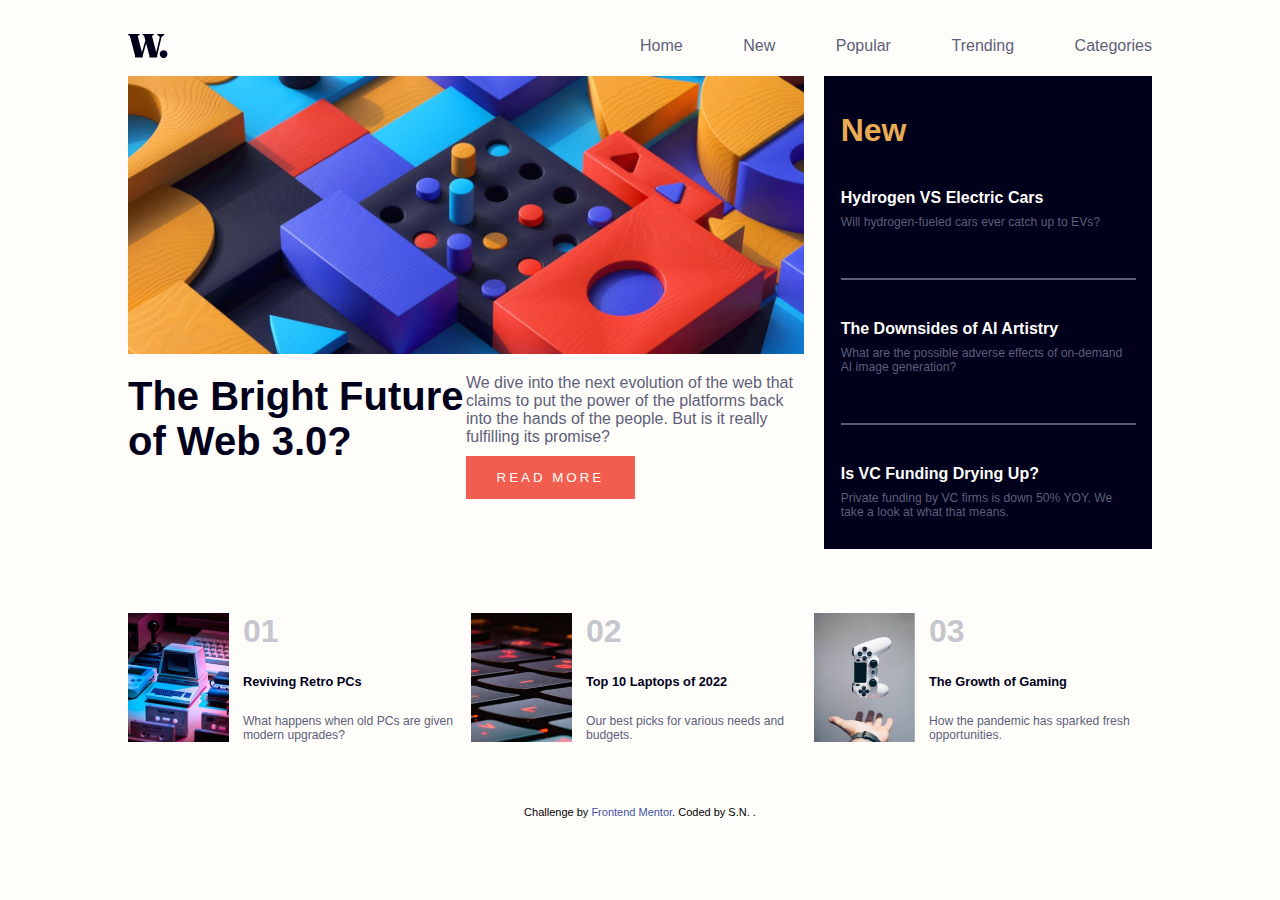
==== index.html @ 555bbed2 "Rename html file" ====
<!DOCTYPE html>
<html lang="en">

<head>
    <meta charset="UTF-8">
    <meta name="viewport" content="width=device-width, initial-scale=1.0">
    <!-- displays site properly based on user's device -->

    <link rel="icon" type="image/png" sizes="32x32" href="./assets/images/favicon-32x32.png">

    <title> News homepage</title>

    <link rel="stylesheet" href="new.css">
</head>

<body>

    <nav>
        <img class="logo" src="./logo.svg" alt="Logo"></a>
        
        <button class="navbar-toggler"  ><img class="menu" src="./icon-menu.svg" alt="menu">
            <img src="./icon-menu-close.svg" alt="close-icon">
        </button>
        <ul>

            <li>
                <a href="#">Home</a>
            </li>

            <li>
                <a href="#">New</a>
            </li>

            <li>
                <a href="#">Popular</a>
            </li>

            <li>
                <a href="#">Trending</a>
            </li>

            <li>
                <a href="#">Categories</a>
            </li>
        </ul>
        </div>
        </div>
    </nav>

    <section class="main">
        <div class="hero">
            <img src="./image-web-3-desktop.jpg" alt="desktop">
            <img src="./image-web-3-mobile.jpg" alt="web mobile">

            <div class="hero-content">
                <div class="bright">
                    <h1 class="card-text">The Bright Future of Web 3.0?</h1>
                </div>

                <div class="readmore">
                    <p>
                        We dive into the next evolution of the web that claims to put the power of the platforms back
                        into the hands of the
                        people.
                        But is it really fulfilling its promise?
                    </p>
                    <button>
                        READ MORE
                    </button>
                </div>
            </div>
        </div>

        <div class="new">
            <h1>New</h1>

            <div class="new-text">
                <h3>Hydrogen VS Electric Cars</h3>
                <p>Will hydrogen-fueled cars ever catch up to EVs?</p>
            </div>

            <hr>

            <div class="new-text">
                <h3>The Downsides of AI Artistry</h3>
                <p>What are the possible adverse effects of on-demand AI image generation?</p>
            </div>

            <hr>

            <div class="new-text">
                <h3>Is VC Funding Drying Up?</h3>
                <p>Private funding by VC firms is down 50% YOY. We take a look at what that means.</p>
            </div>
        </div>
    </section>

    <section class="footer">
        <div class="Card">
            <img src="./image-retro-pcs.jpg" alt="Retro">
            <div class="card-body">
                <h1>01</h1>
                <h3>Reviving Retro PCs</h3>
                <p>What happens when old PCs are given modern upgrades?</p>
            </div>
        </div>
        <div class="Card">
            <img src="./image-top-laptops.jpg" alt="laptop">
            <div class="card-body">
                <h1>02</h1>
                <h3>Top 10 Laptops of 2022</h3>
                <p class="card-text">Our best picks for various needs and budgets.</p>
            </div>
        </div>
        <div class="Card">
            <img src="./image-gaming-growth.jpg" alt="Gaming">
            <div class="card-body">
                <h1>03</h1>
                <h3>The Growth of Gaming</h3>
                <p class="card-text">How the pandemic has sparked fresh opportunities.</p>
            </div>
        </div>
    </section>

    <footer>
        <div class="attribution">
            Challenge by <a href="https://www.frontendmentor.io?ref=challenge" target="_blank">Frontend Mentor</a>.
            Coded by S.N. <a href="#"></a>.
        </div>
    </footer>
</body>

</html>
---- new.css ----
.attribution {
    font-size: 11px;
    text-align: center;
}

.attribution a {
    color: hsl(228, 45%, 44%);
}

* {
    margin: 0;
    padding: 0;
    box-sizing: border-box;
    font-family: sans-serif;
    text-decoration: none;
}

body {
    margin: 0 10%;
    height: auto;
    background-color: var(--off-white);
}

nav {
    display: flex;
    justify-content: space-between;
    align-items: center;
    width: 100%;
    margin-top: 1rem;
    height: 60px;
}

ul {
    width: 50%;
    display: flex;
    justify-content: space-between;
    list-style: none;

}

:root {
    --soft-orange: hsl(35, 77%, 62%);
    --soft-red: hsl(5, 85%, 63%);
    --off-white: #fffdfa;
    --grayish-blue: hsl(233, 8%, 79%);
    --dark-grayish-blue: hsl(236, 13%, 42%);
    --very-dark-blue: hsl(240, 100%, 5%);
}

a,
p {
    color: var(--dark-grayish-blue);
    font-weight: 400;
}

a:hover {
    color: var(--soft-red);
}

.logo {
    display: block;
    width: 40px;
}

.nav-link:hover {
    color: var(--soft-red);
}

.main {
    width: 100%;
    display: flex;
    justify-content: space-between;

}

.hero {
    width: 66%;
}

.new {
    width: 32%;
    background-color: var(--very-dark-blue);
    display: flex;
    flex-direction: column;
    justify-content: space-around;
    align-items: center;
    
}

.new p {
    font-size: 0.76rem;
}

.new h1 {
    color: var(--soft-orange);
    margin-left: 5%;
    margin-top: 5%;
    align-self: flex-start;
}

.new-text {
    width: 90%;
    padding-bottom: 3%;
}

.new-text>h3 {
    color: var(--off-white);
    font-size: 1rem;
    margin-bottom: 8px;
}

.new-text>h3:hover {
    color: var(--soft-orange);
    cursor: pointer;
}

.hero img {
    width: 100%;
}

hr {
    width: 90%;
    border: 1px solid var(--dark-grayish-blue);
}

.hero img:nth-of-type(2) {
    display: none;
}

.hero-content {
    width: 100%;
    display: flex;
    justify-content: space-between;
    margin-top: 1rem;
}

.bright {
    width: 50%;
}

.bright h1 {
    font-weight: 800;
    font-size: 2.5rem;
    color: var(--very-dark-blue);

}

.readmore {
    width: 50%;
    display: flex;
    flex-direction: column;
    justify-content: space-between;
    margin-bottom: 50px;
}

button {
    background-color: var(--soft-red);
    color: var(--off-white);
    padding: 14px;
    border: none;
    width: 50%;
    letter-spacing: 3px;
    margin-top: 3%;
}

button a {
    color: var(--off-white);
}

button:hover {
    background-color: var(--very-dark-blue);
    cursor: pointer;
}

.footer {
    width: 100%;
    justify-content: space-between;
    margin: 4rem 0;
    display: flex;
}

.Card {
    width: 33%;
    display: flex;
    justify-content: space-between;
}

.Card img {
    width: 30%;
}

.card-body {
    display: flex;
    flex-direction: column;
    justify-content: space-between;
    width: 66%;
}

.card-body p {
    font-size: 0.76rem;
    font-weight: 400;
}

.card-body h1 {
    color: var(--grayish-blue);
}

.card-body h3 {
    color: var(--very-dark-blue);
    font-size: 0.8rem;
    font-weight: 800;
}

.card-body>h3:hover {
    color: var(--soft-red);
}

.menu {
    display: none;
}
nav button{
    display: none;
}

@media (max-width:778px) {
    nav button{
        display: flex;
        background-color: var(--off-white);
        margin-left: 50%;    
    }
    nav button:hover{
        display: none;
    }
    nav button img:nth-of-type(2){
        display:none ;
    }
    nav button img:nth-of-type(1){
        display: block;
      margin-left: 100%;
    }
   
    ul {
        display: none;
    }

    .menu {
        display: block;
    }

    .hero img:nth-of-type(1) {
        display: none;
    }

    .hero img:nth-of-type(2) {
        display: block;
    }

    .hero,.new,.bright,.readmore {
        width: 100%;
    }

    .new {
        height: 550px;
        margin-top: 2rem;
    }

    .new p {
        width: 3rem;
        display:flex;
        flex-direction: column;
        justify-content: space-around;
        align-items: center;
    }
    .main,
    .hero-content,
    .footer {
        flex-direction: column;
        gap: 20px;
    }

    button {
        margin-top: 1rem;
    }
    

    .Card {
        width: 100%;
    }
}
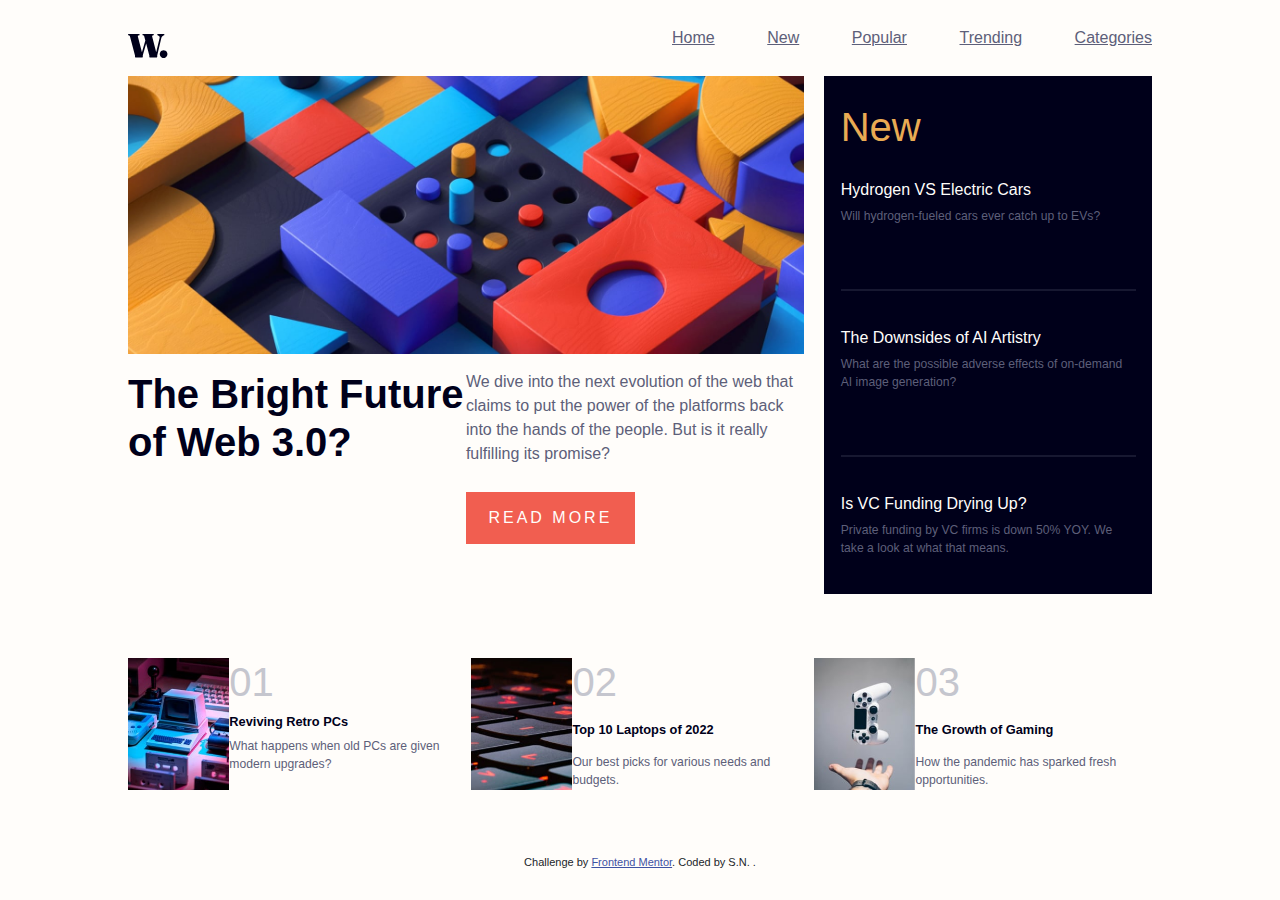
==== commit e216c477: "Input Bootstrap CSS and Js code" ====
--- a/index.html
+++ b/index.html
@@ -9,6 +9,8 @@
     <link rel="icon" type="image/png" sizes="32x32" href="./assets/images/favicon-32x32.png">
 
     <title> News homepage</title>
+    <link href="https://cdn.jsdelivr.net/npm/bootstrap@5.3.3/dist/css/bootstrap.min.css" rel="stylesheet"
+        integrity="sha384-QWTKZyjpPEjISv5WaRU9OFeRpok6YctnYmDr5pNlyT2bRjXh0JMhjY6hW+ALEwIH" crossorigin="anonymous">
 
     <link rel="stylesheet" href="new.css">
 </head>
@@ -128,6 +130,9 @@
             Coded by S.N. <a href="#"></a>.
         </div>
     </footer>
+    <script src="https://cdn.jsdelivr.net/npm/bootstrap@5.3.3/dist/js/bootstrap.bundle.min.js"
+    integrity="sha384-YvpcrYf0tY3lHB60NNkmXc5s9fDVZLESaAA55NDzOxhy9GkcIdslK1eN7N6jIeHz"
+    crossorigin="anonymous"></script>
 </body>
 
 </html>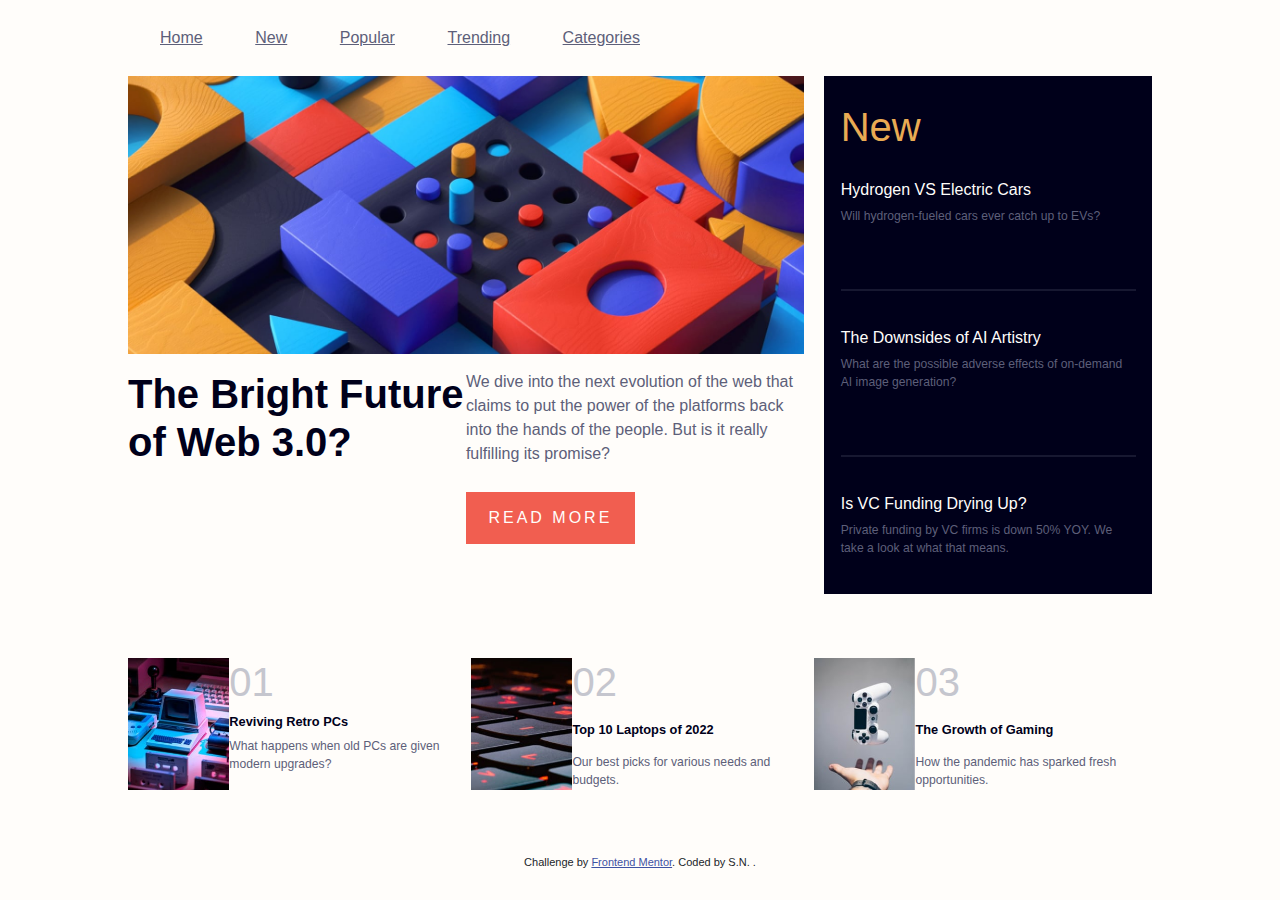
==== commit 3cf733d8: "Replace button tag with href anchor tag for the menu image" ====
--- a/index.html
+++ b/index.html
@@ -18,11 +18,6 @@
 <body>
 
     <nav>
-        <img class="logo" src="./logo.svg" alt="Logo"></a>
-        
-        <button class="navbar-toggler"  ><img class="menu" src="./icon-menu.svg" alt="menu">
-            <img src="./icon-menu-close.svg" alt="close-icon">
-        </button>
         <ul>
 
             <li>
@@ -47,6 +42,8 @@
         </ul>
         </div>
         </div>
+        <a class="menu">
+        <img src="./icon-menu-close.svg" alt="close-icon"></a>
     </nav>
 
     <section class="main">
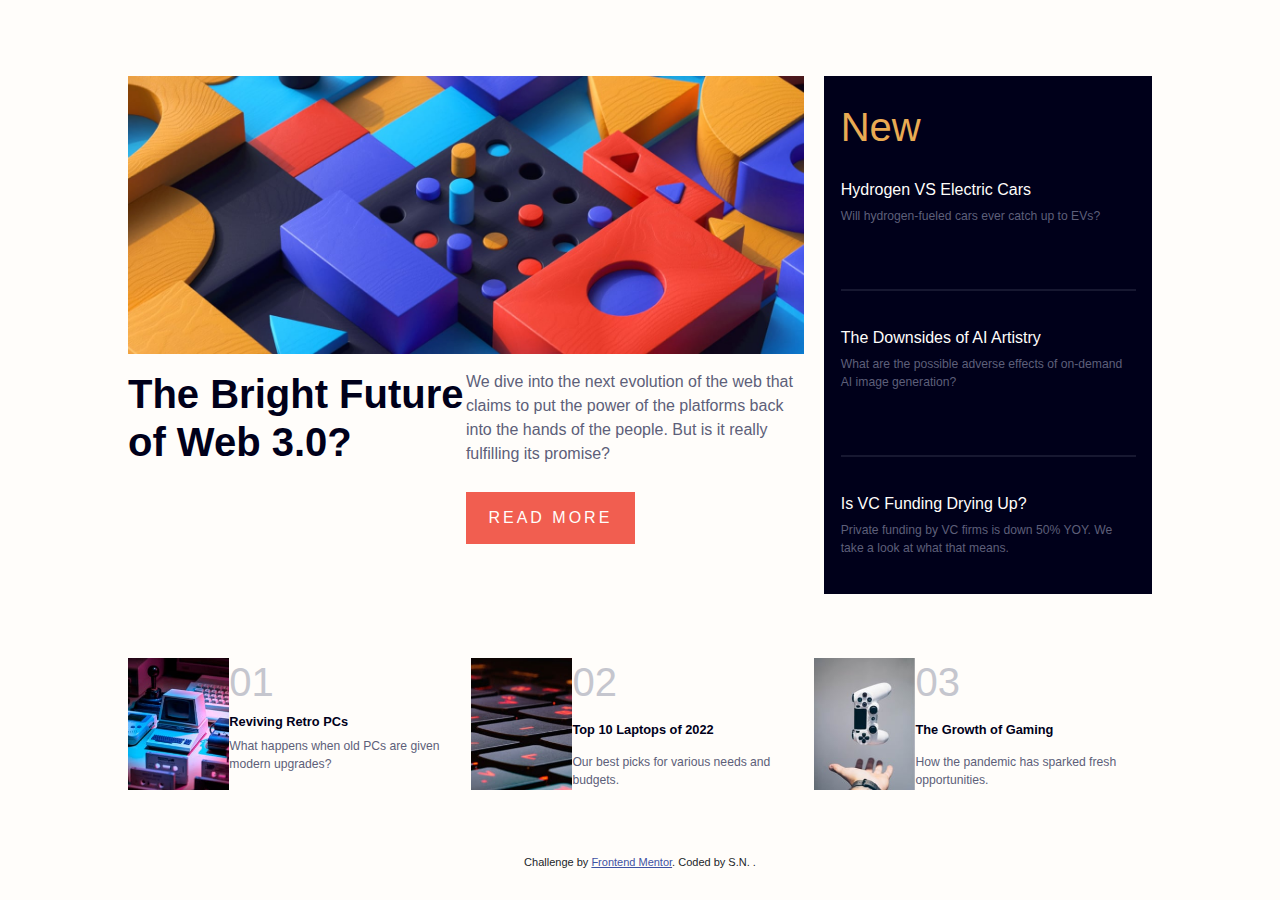
==== commit 812ae221: "Add offcanvas" ====
--- a/index.html
+++ b/index.html
@@ -18,8 +18,13 @@
 <body>
 
     <nav>
-        <ul>
-
+      <div class="offcanvas offcanvas-end w-75" tabindex="-1" id="offcanvasRight" aria-labelledby="offcanvasRightLabel">
+        <div class="offcanvas-header">
+            <h5 class="offcanvas-title" id="offcanvasRightLabel">Offcanvas right</h5>
+            <button type="button" class="btn-close" data-bs-dismiss="offcanvas" aria-label="Close"></button>
+         </div>
+        <div class="offcanvas-body">
+           <ul>
             <li>
                 <a href="#">Home</a>
             </li>
@@ -42,9 +47,19 @@
         </ul>
         </div>
         </div>
-        <a class="menu">
-        <img src="./icon-menu-close.svg" alt="close-icon"></a>
+        <a class="menu" data-bs-toggle="offcanvas" data-bs-target="#offcanvasRight"
+        aria-controls="offcanvasRight">
+        <img src="./icon-menu.svg" alt="menu">
+        </a>
     </nav>
+
+    <!-- <button class="btn btn-primary" type="button" data-bs-toggle="offcanvas" data-bs-target="#offcanvasRight"
+    aria-controls="offcanvasRight">Toggle right offcanvas</button>
+     -->
+    
+           
+      
+
 
     <section class="main">
         <div class="hero">
--- a/new.css
+++ b/new.css
@@ -218,9 +218,7 @@
 .menu {
     display: none;
 }
-nav button{
-    display: none;
-}
+
 
 @media (max-width:778px) {
     nav button{
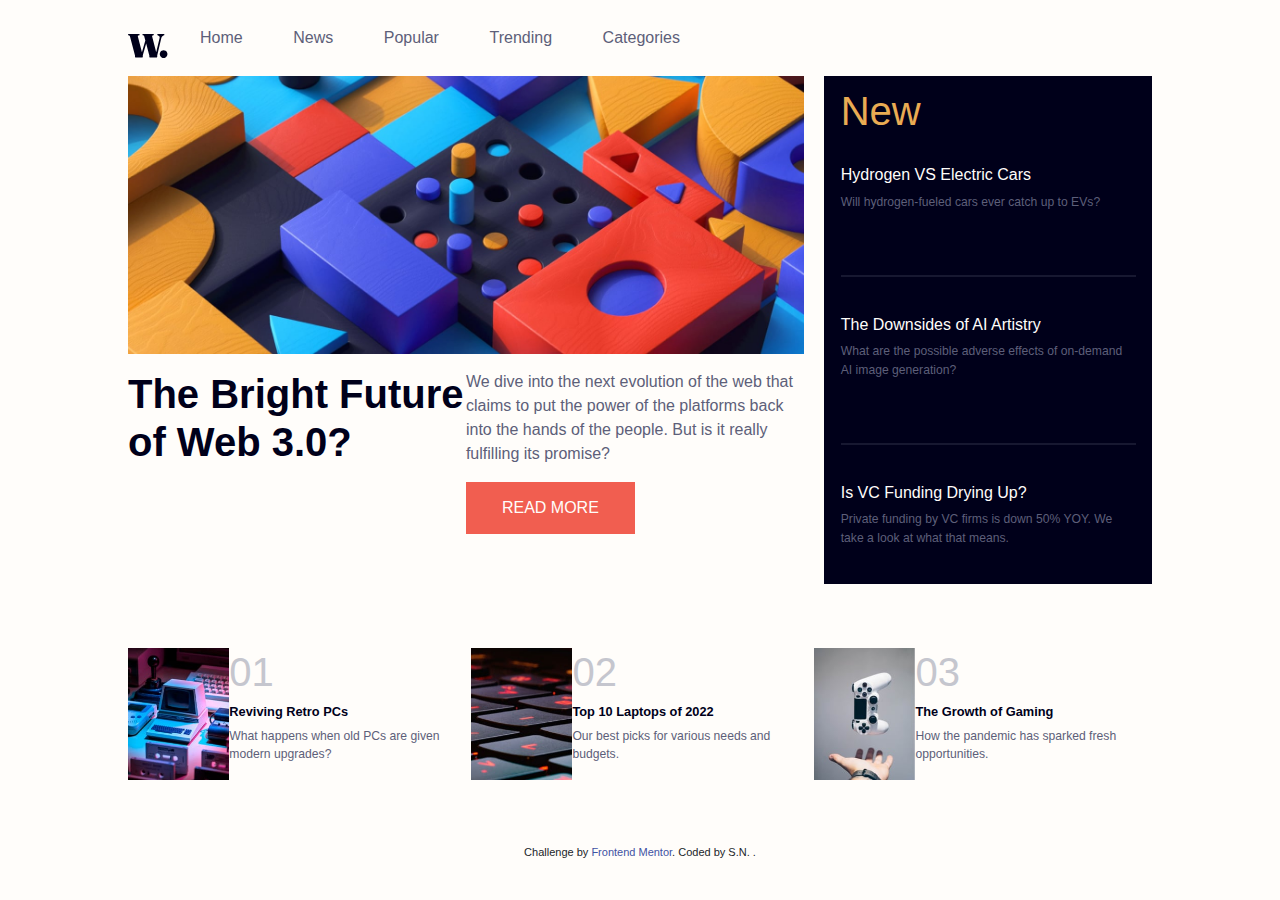
==== commit 38712cb3: "Update the code byb including some bootstrap features" ====
--- a/index.html
+++ b/index.html
@@ -9,6 +9,8 @@
     <link rel="icon" type="image/png" sizes="32x32" href="./assets/images/favicon-32x32.png">
 
     <title> News homepage</title>
+
+    
     <link href="https://cdn.jsdelivr.net/npm/bootstrap@5.3.3/dist/css/bootstrap.min.css" rel="stylesheet"
         integrity="sha384-QWTKZyjpPEjISv5WaRU9OFeRpok6YctnYmDr5pNlyT2bRjXh0JMhjY6hW+ALEwIH" crossorigin="anonymous">
 
@@ -17,20 +19,17 @@
 
 <body>
 
-    <nav>
-      <div class="offcanvas offcanvas-end w-75" tabindex="-1" id="offcanvasRight" aria-labelledby="offcanvasRightLabel">
-        <div class="offcanvas-header">
-            <h5 class="offcanvas-title" id="offcanvasRightLabel">Offcanvas right</h5>
-            <button type="button" class="btn-close" data-bs-dismiss="offcanvas" aria-label="Close"></button>
-         </div>
-        <div class="offcanvas-body">
-           <ul>
-            <li>
+    <nav class="navbar navbar-expand-lg me-auto">
+
+        <img class="logo" src="logo.svg" alt="logo">
+
+        <ul >
+            <li class="nav-item" >
                 <a href="#">Home</a>
             </li>
 
             <li>
-                <a href="#">New</a>
+                <a href="#">News</a>
             </li>
 
             <li>
@@ -44,22 +43,46 @@
             <li>
                 <a href="#">Categories</a>
             </li>
-        </ul>
-        </div>
-        </div>
+         </ul>
+
         <a class="menu" data-bs-toggle="offcanvas" data-bs-target="#offcanvasRight"
         aria-controls="offcanvasRight">
         <img src="./icon-menu.svg" alt="menu">
         </a>
     </nav>
 
-    <!-- <button class="btn btn-primary" type="button" data-bs-toggle="offcanvas" data-bs-target="#offcanvasRight"
-    aria-controls="offcanvasRight">Toggle right offcanvas</button>
-     -->
-    
-           
+
+       <div class="offcanvas offcanvas-end w-75" tabindex="-1" id="offcanvasRight" aria-labelledby="offcanvasRightLabel">
+        <div class="offcanvas-header">
+            <h5 class="offcanvas-title" id="offcanvasRightLabel"></h5>
+            <button type="button" class="btn-close text-dark display-4" data-bs-dismiss="offcanvas" aria-label="Close"></button>
+         </div> 
+
+        <div class="offcanvas-body">
+           <ul class="navbar-nav" >
+            <li class="nav-item" >
+                <a href="#">Home</a>
+            </li>
+
+            <li>
+                <a href="#">News</a>
+            </li>
+
+            <li>
+                <a href="#">Popular</a>
+            </li>
+
+            <li>
+                <a href="#">Trending</a>
+            </li>
+
+            <li>
+                <a href="#">Categories</a>
+            </li>
+         </ul>
+         </div>
+        </div>
       
-
 
     <section class="main">
         <div class="hero">
@@ -123,7 +146,7 @@
             <div class="card-body">
                 <h1>02</h1>
                 <h3>Top 10 Laptops of 2022</h3>
-                <p class="card-text">Our best picks for various needs and budgets.</p>
+                <p>Our best picks for various needs and budgets.</p>
             </div>
         </div>
         <div class="Card">
@@ -131,7 +154,7 @@
             <div class="card-body">
                 <h1>03</h1>
                 <h3>The Growth of Gaming</h3>
-                <p class="card-text">How the pandemic has sparked fresh opportunities.</p>
+                <p>How the pandemic has sparked fresh opportunities.</p>
             </div>
         </div>
     </section>
--- a/new.css
+++ b/new.css
@@ -24,16 +24,16 @@
 nav {
     display: flex;
     justify-content: space-between;
-    align-items: center;
+    align-items:end;
     width: 100%;
     margin-top: 1rem;
     height: 60px;
 }
 
-ul {
-    width: 50%;
-    display: flex;
-    justify-content: space-between;
+ ul {
+    width: 50%;
+    display:flex;
+    justify-content: space-between; 
     list-style: none;
 
 }
@@ -56,7 +56,9 @@
 a:hover {
     color: var(--soft-red);
 }
-
+a{
+    text-decoration: none;
+}
 .logo {
     display: block;
     width: 40px;
@@ -94,7 +96,7 @@
 .new h1 {
     color: var(--soft-orange);
     margin-left: 5%;
-    margin-top: 5%;
+    /* margin-top: 5%; */
     align-self: flex-start;
 }
 
@@ -159,8 +161,7 @@
     padding: 14px;
     border: none;
     width: 50%;
-    letter-spacing: 3px;
-    margin-top: 3%;
+    
 }
 
 button a {
@@ -217,32 +218,21 @@
 
 .menu {
     display: none;
-}
+    
+}
+
 
 
 @media (max-width:778px) {
-    nav button{
-        display: flex;
-        background-color: var(--off-white);
-        margin-left: 50%;    
-    }
-    nav button:hover{
-        display: none;
-    }
-    nav button img:nth-of-type(2){
-        display:none ;
-    }
-    nav button img:nth-of-type(1){
-        display: block;
-      margin-left: 100%;
-    }
    
-    ul {
-        display: none;
+     ul{
+        display:none;
     }
 
     .menu {
         display: block;
+        float: end;
+        
     }
 
     .hero img:nth-of-type(1) {
@@ -258,20 +248,19 @@
     }
 
     .new {
-        height: 550px;
+        height: 480px;
         margin-top: 2rem;
     }
 
     .new p {
-        width: 3rem;
+        font-size: 1rem;
+        /* width: 3rem;
         display:flex;
         flex-direction: column;
         justify-content: space-around;
-        align-items: center;
-    }
-    .main,
-    .hero-content,
-    .footer {
+        align-items: center; */
+    }
+    .main,.hero-content,.footer {
         flex-direction: column;
         gap: 20px;
     }
@@ -279,8 +268,9 @@
     button {
         margin-top: 1rem;
     }
-    
-
+    li{
+      font-size:larger;
+    }
     .Card {
         width: 100%;
     }
